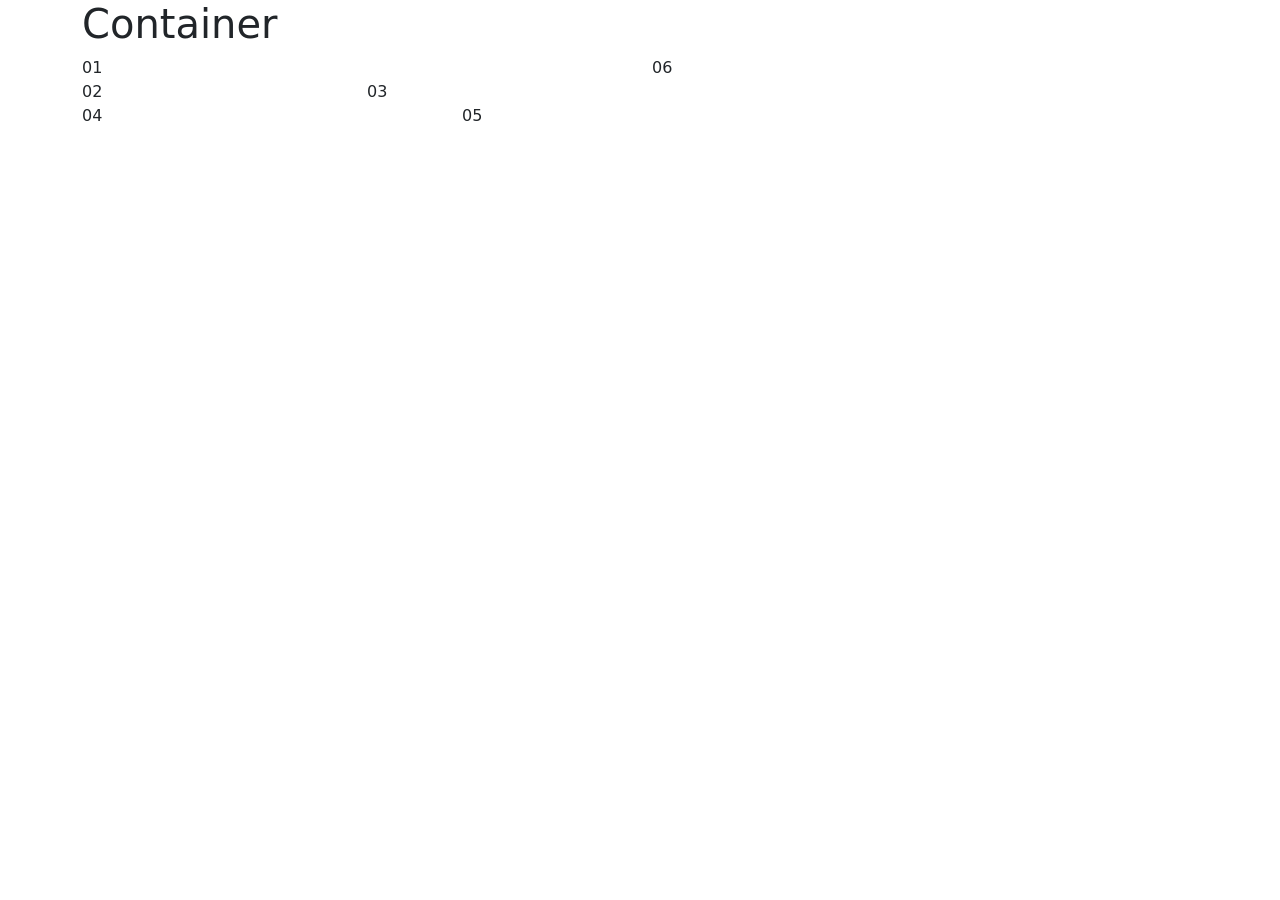
==== 17/index.html @ 68c0c10f "atualizaçãp" ====
<head>
    <meta name="viewport" content="width=device-width, initial-scale=1.0">
    <title>Sistema de Grid Bootstrap</title>
    <link href="https://cdn.jsdelivr.net/npm/bootstrap@5.3.3/dist/css/bootstrap.min.css" rel="stylesheet">
    <link rel="stylesheet" href="css/estilo.css">
</head>
<body>

    <div class="container conteudo">
        <h1>Container</h1>
        
        <div class="row">
            
            <div class="col-sm-6 coluna">
                01
                
                <div class="row">
                    <div class="col-sm-6 coluna">02</div>
                    <div class="col-sm-6 coluna">03</div>
                </div>
                
                <div class="row">
                    <div class="col-sm-8 coluna">04</div>
                    <div class="col-sm-4 coluna">05</div>
                </div>
                
            </div>
            
            <div class="col-sm-6 coluna">06</div>
            
        </div>
    </div>

</body>
</html>
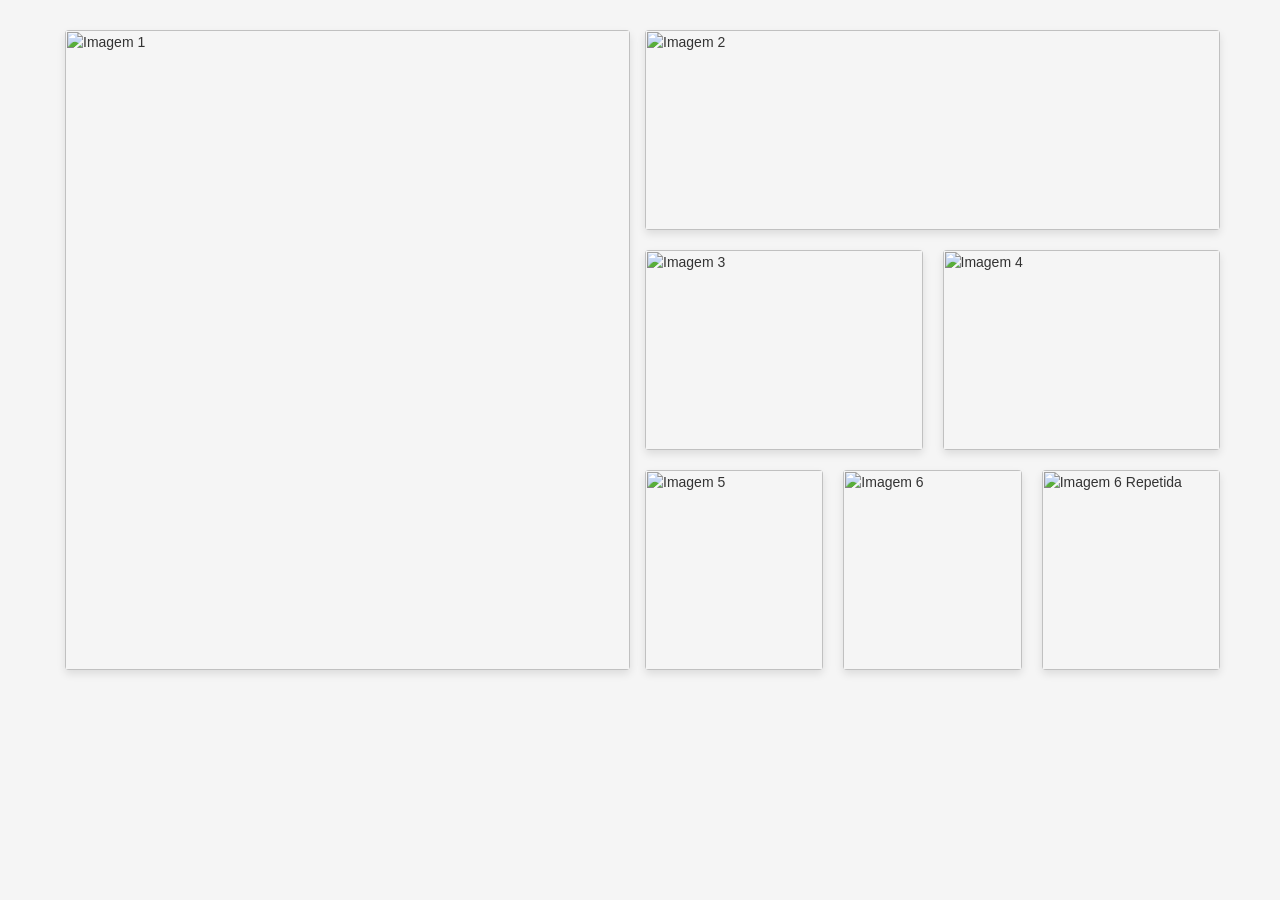
==== commit 851acb5d: "ATUALIZAR" ====
--- a/17/index.html
+++ b/17/index.html
@@ -1,36 +1,85 @@
 
 <head>
+    <meta charset="UTF-8">
     <meta name="viewport" content="width=device-width, initial-scale=1.0">
-    <title>Sistema de Grid Bootstrap</title>
-    <link href="https://cdn.jsdelivr.net/npm/bootstrap@5.3.3/dist/css/bootstrap.min.css" rel="stylesheet">
-    <link rel="stylesheet" href="css/estilo.css">
+    <title>Atividade - Sistema de Grid (Galeria)</title>
+    <link rel="stylesheet" href="https://maxcdn.bootstrapcdn.com/bootstrap/3.3.7/css/bootstrap.min.css">
+    
+    <style>
+        body {
+            padding-top: 30px;
+            background-color: #f5f5f5;
+        }
+        
+        .gallery-img {
+            width: 100%;
+            object-fit: cover;
+            margin-bottom: 20px;
+            box-shadow: 0 4px 8px rgba(0,0,0,0.1); 
+            border-radius: 4px;
+        }
+       
+        .img-main { 
+            height: 640px; 
+        }
+        .img-row-1 { 
+            height: 200px; 
+        }
+        .img-row-2 { 
+            height: 200px; 
+        }
+        .img-row-3 { 
+            height: 200px; 
+        }
+
+        .custom-padding > [class*='col-'] {
+            padding-right: 10px;
+            padding-left: 10px;
+        }
+    </style>
 </head>
 <body>
 
-    <div class="container conteudo">
-        <h1>Container</h1>
-        
-        <div class="row">
-            
-            <div class="col-sm-6 coluna">
-                01
-                
-                <div class="row">
-                    <div class="col-sm-6 coluna">02</div>
-                    <div class="col-sm-6 coluna">03</div>
+<div class="container">
+    <div class="row custom-padding">
+
+        <div class="col-sm-6 col-md-6">
+            <img src="01.jpg" class="gallery-img img-main" alt="Imagem 1">
+        </div>
+
+        <div class="col-sm-6 col-md-6">
+
+            <div class="row custom-padding">
+                <div class="col-xs-12">
+                    <img src="02.jpg" class="gallery-img img-row-1" alt="Imagem 2">
                 </div>
-                
-                <div class="row">
-                    <div class="col-sm-8 coluna">04</div>
-                    <div class="col-sm-4 coluna">05</div>
+            </div>
+
+            <div class="row custom-padding">
+                <div class="col-xs-6">
+                    <img src="03.jpg" class="gallery-img img-row-2" alt="Imagem 3">
                 </div>
-                
+                <div class="col-xs-6">
+                    <img src="04.jpg" class="gallery-img img-row-2" alt="Imagem 4">
+                </div>
             </div>
-            
-            <div class="col-sm-6 coluna">06</div>
-            
-        </div>
-    </div>
+
+            <div class="row custom-padding">
+                <div class="col-xs-4">
+                    <img src="05.jpg" class="gallery-img img-row-3" alt="Imagem 5">
+                </div>
+                <div class="col-xs-4">
+                    <img src="06.jpg" class="gallery-img img-row-3" alt="Imagem 6">
+                </div>
+                <div class="col-xs-4">
+                    <img src="06.jpg" class="gallery-img img-row-3" alt="Imagem 6 Repetida">
+                </div>
+            </div>
+
+        </div> 
+
+    </div> 
+</div> 
 
 </body>
 </html>
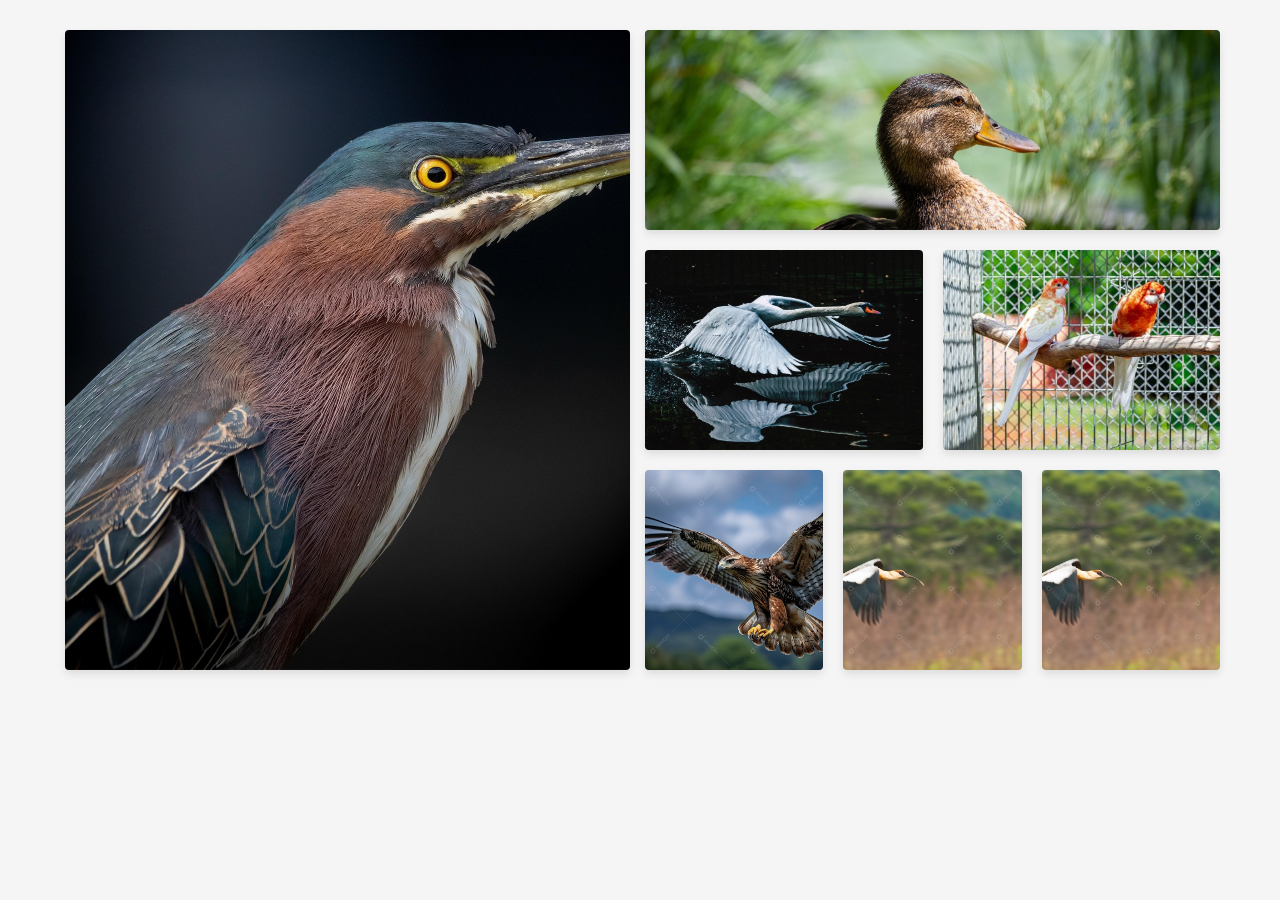
==== commit 91cc4b92: "att" ====
--- a/17/index.html
+++ b/17/index.html
@@ -44,35 +44,35 @@
     <div class="row custom-padding">
 
         <div class="col-sm-6 col-md-6">
-            <img src="01.jpg" class="gallery-img img-main" alt="Imagem 1">
+            <img src= imagens/01.jpg class="gallery-img img-main" alt="Imagem 1">
         </div>
 
         <div class="col-sm-6 col-md-6">
 
             <div class="row custom-padding">
                 <div class="col-xs-12">
-                    <img src="02.jpg" class="gallery-img img-row-1" alt="Imagem 2">
+                    <img src= imagens/02.jpg class="gallery-img img-row-1" alt="Imagem 2">
                 </div>
             </div>
 
             <div class="row custom-padding">
                 <div class="col-xs-6">
-                    <img src="03.jpg" class="gallery-img img-row-2" alt="Imagem 3">
+                    <img src= imagens/03.jpg class="gallery-img img-row-2" alt="Imagem 3">
                 </div>
                 <div class="col-xs-6">
-                    <img src="04.jpg" class="gallery-img img-row-2" alt="Imagem 4">
+                    <img src= imagens/04.jpg class="gallery-img img-row-2" alt="Imagem 4">
                 </div>
             </div>
 
             <div class="row custom-padding">
                 <div class="col-xs-4">
-                    <img src="05.jpg" class="gallery-img img-row-3" alt="Imagem 5">
+                    <img src= imagens/05.jpg class="gallery-img img-row-3" alt="Imagem 5">
                 </div>
                 <div class="col-xs-4">
-                    <img src="06.jpg" class="gallery-img img-row-3" alt="Imagem 6">
+                    <img src= imagens/06.jpg class="gallery-img img-row-3" alt="Imagem 6">
                 </div>
                 <div class="col-xs-4">
-                    <img src="06.jpg" class="gallery-img img-row-3" alt="Imagem 6 Repetida">
+                    <img src= imagens/06.jpg class="gallery-img img-row-3" alt="Imagem 6 Repetida">
                 </div>
             </div>
 
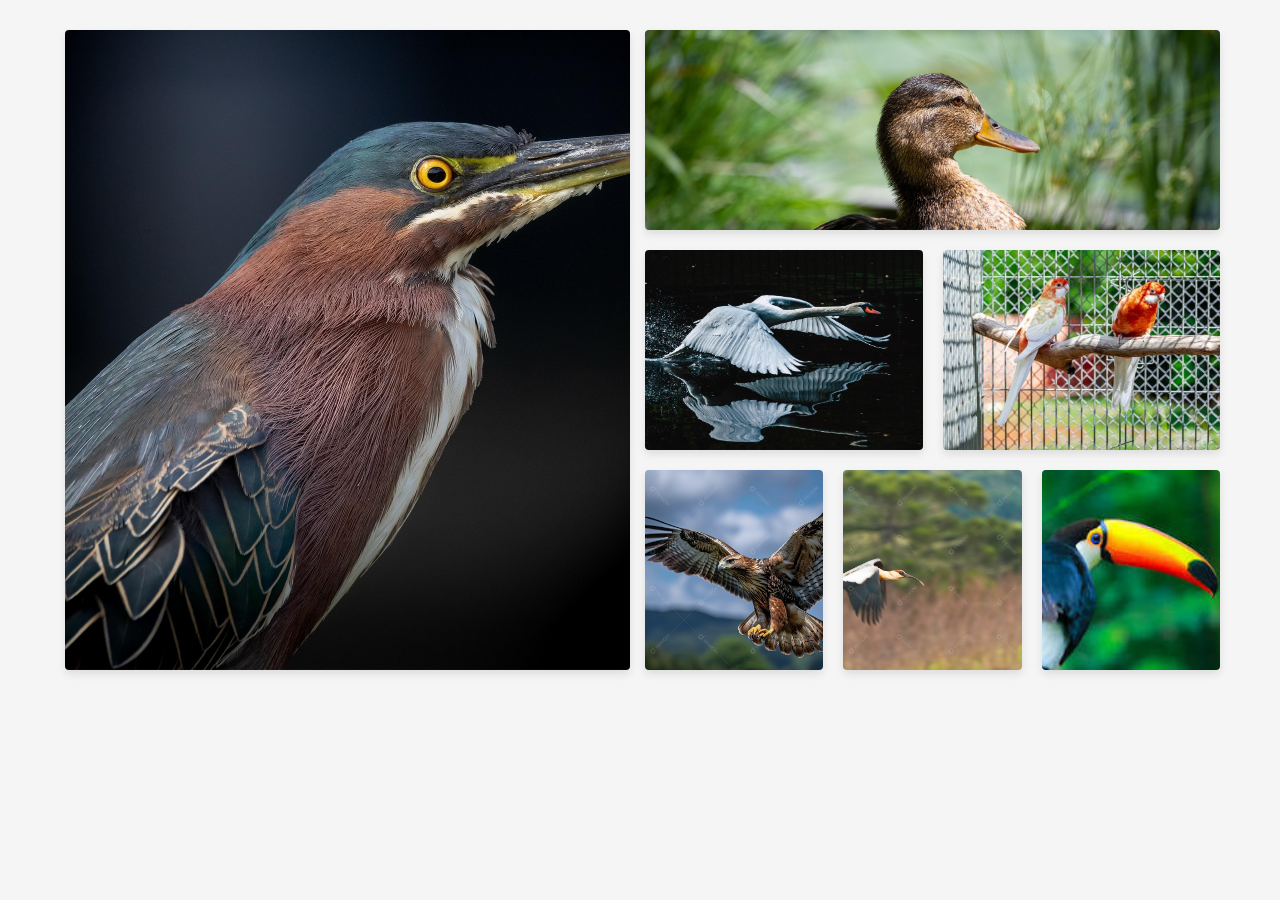
==== commit 33acf73e: "att" ====
--- a/17/index.html
+++ b/17/index.html
@@ -72,7 +72,7 @@
                     <img src= imagens/06.jpg class="gallery-img img-row-3" alt="Imagem 6">
                 </div>
                 <div class="col-xs-4">
-                    <img src= imagens/06.jpg class="gallery-img img-row-3" alt="Imagem 6 Repetida">
+                    <img src= imagens/07.jpg class="gallery-img img-row-3" alt="Imagem 6 Repetida">
                 </div>
             </div>
 
